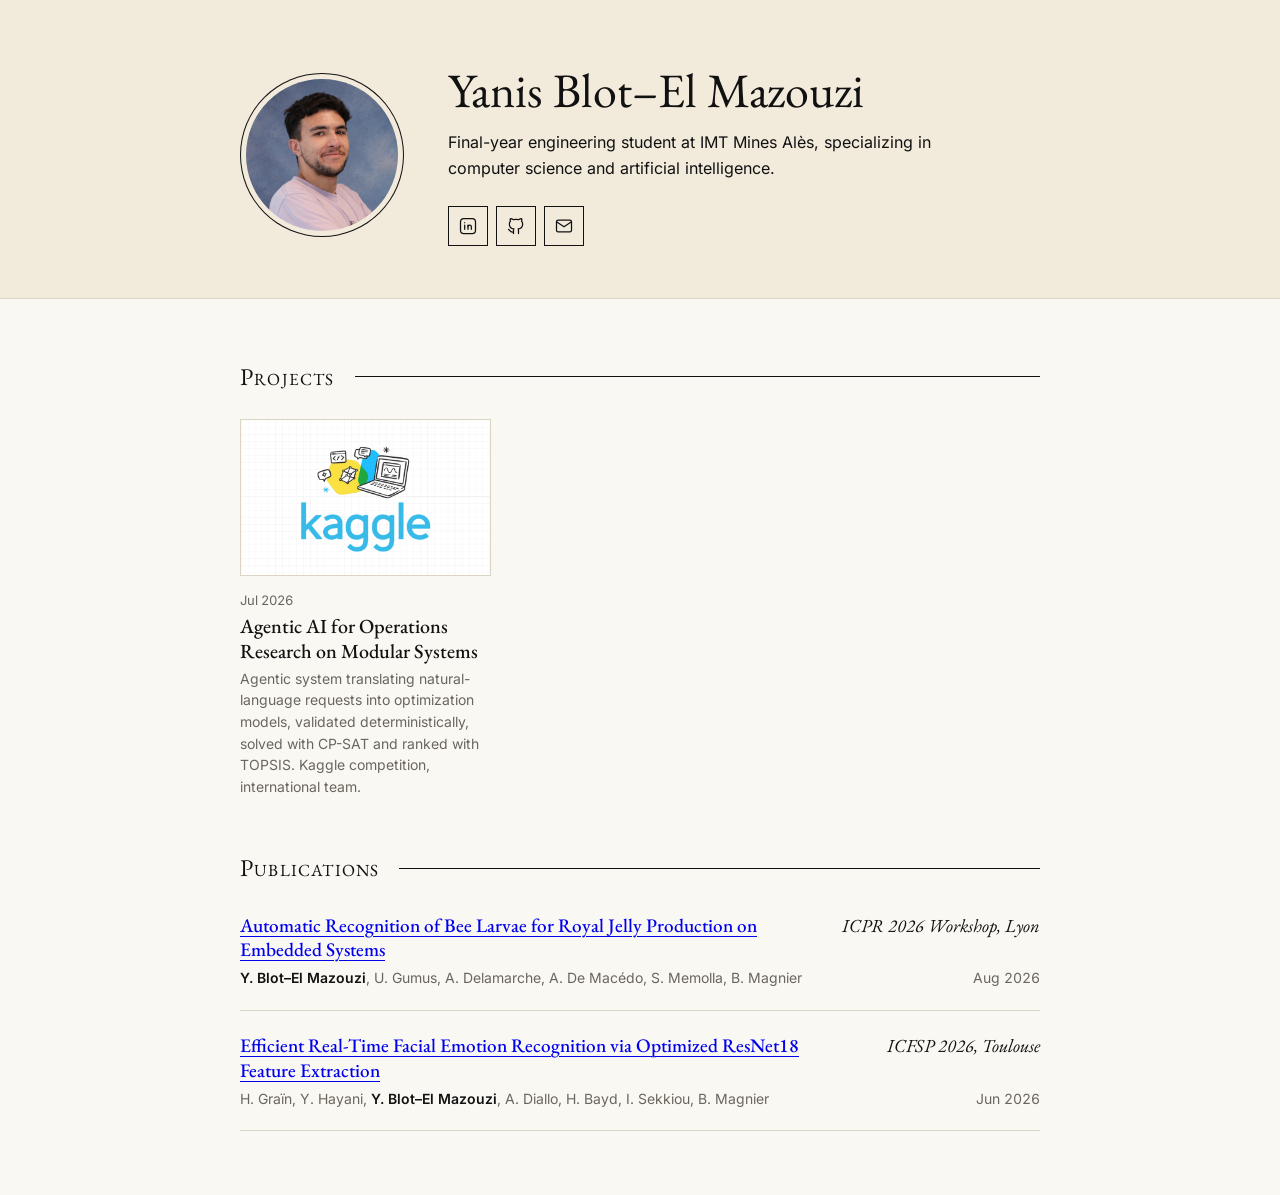
==== index.html @ 9b315e66 "Initial commit" ====
<!doctype html>
<html lang="en">
<head>
  <meta charset="utf-8">
  <meta name="viewport" content="width=device-width, initial-scale=1">
  <meta name="color-scheme" content="light">
  <title>Yanis Blot–El Mazouzi</title>
  <meta name="description" content="Yanis Blot–El Mazouzi, engineering student at IMT Mines Alès specializing in data science and AI: projects and publications.">
  <meta property="og:type" content="profile">
  <meta property="og:title" content="Yanis Blot–El Mazouzi">
  <meta property="og:description" content="Projects and publications in data science and AI.">
  <link rel="icon" href="assets/favicon.svg" type="image/svg+xml">
  <link rel="stylesheet" href="assets/fonts/fonts.css">
  <link rel="stylesheet" href="style.css">
  <script src="content.js" defer></script>
  <script src="main.js" defer></script>
</head>
<body>
  <!-- Text, links, projects and publications come from content.js. -->

  <header class="masthead">
    <div class="masthead__inner container">
      <img class="masthead__photo" id="photo" alt="" width="152" height="152">

      <div class="masthead__body">
        <h1 class="masthead__name" data-name></h1>
        <p class="masthead__intro" id="intro"></p>
        <!-- Links from content.js are inserted before the email button. Icons are added by main.js. -->
        <ul class="contacts" id="contacts">
          <li>
            <button class="button button--icon" id="email-toggle" type="button" aria-label="Email" title="Email" aria-expanded="false" aria-controls="email-panel"></button>
          </li>
        </ul>
      </div>

      <p class="email-panel" id="email-panel" hidden>
        <a class="email-panel__address" id="email-address" href=""></a>
        <button class="text-button" id="email-copy" type="button" data-done="Copied">Copy</button>
      </p>
    </div>
  </header>

  <main class="page container">
    <section class="section" aria-labelledby="projects-title">
      <h2 class="section__title" id="projects-title">Projects</h2>
      <!-- data-limit sets how many projects the home page shows. -->
      <ul class="projects" id="projects" data-limit="6"></ul>
      <p class="section__more" id="projects-more" hidden>
        <a href="projects.html">All projects (<span id="projects-count"></span>) →</a>
      </p>
    </section>

    <section class="section" aria-labelledby="publications-title">
      <h2 class="section__title" id="publications-title">Publications</h2>
      <ol class="publications" id="publications"></ol>
    </section>
  </main>
</body>
</html>
---- assets/fonts/fonts.css ----
/*
 * Self-hosted variable fonts, no request to Google Fonts.
 * EB Garamond for headings, Inter for body text.
 * The latin subset covers English and French. The latin-ext files only load
 * when a page needs other characters, such as some author names.
 */

@font-face {
  font-family: "EB Garamond";
  font-style: normal;
  font-weight: 400 800;
  font-display: swap;
  src: url("eb-garamond-latin-wght-normal.woff2") format("woff2");
  unicode-range: U+0000-00FF, U+0131, U+0152-0153, U+02BB-02BC, U+02C6, U+02DA, U+02DC, U+0304, U+0308, U+0329, U+2000-206F, U+20AC, U+2122, U+2191, U+2193, U+2212, U+2215, U+FEFF, U+FFFD;
}

@font-face {
  font-family: "EB Garamond";
  font-style: normal;
  font-weight: 400 800;
  font-display: swap;
  src: url("eb-garamond-latin-ext-wght-normal.woff2") format("woff2");
  unicode-range: U+0100-02BA, U+02BD-02C5, U+02C7-02CC, U+02CE-02D7, U+02DD-02FF, U+0304, U+0308, U+0329, U+1D00-1DBF, U+1E00-1E9F, U+1EF2-1EFF, U+2020, U+20A0-20AB, U+20AD-20C0, U+2113, U+2C60-2C7F, U+A720-A7FF;
}

@font-face {
  font-family: "EB Garamond";
  font-style: italic;
  font-weight: 400 800;
  font-display: swap;
  src: url("eb-garamond-latin-wght-italic.woff2") format("woff2");
  unicode-range: U+0000-00FF, U+0131, U+0152-0153, U+02BB-02BC, U+02C6, U+02DA, U+02DC, U+0304, U+0308, U+0329, U+2000-206F, U+20AC, U+2122, U+2191, U+2193, U+2212, U+2215, U+FEFF, U+FFFD;
}

@font-face {
  font-family: "EB Garamond";
  font-style: italic;
  font-weight: 400 800;
  font-display: swap;
  src: url("eb-garamond-latin-ext-wght-italic.woff2") format("woff2");
  unicode-range: U+0100-02BA, U+02BD-02C5, U+02C7-02CC, U+02CE-02D7, U+02DD-02FF, U+0304, U+0308, U+0329, U+1D00-1DBF, U+1E00-1E9F, U+1EF2-1EFF, U+2020, U+20A0-20AB, U+20AD-20C0, U+2113, U+2C60-2C7F, U+A720-A7FF;
}

@font-face {
  font-family: "Inter";
  font-style: normal;
  font-weight: 100 900;
  font-display: swap;
  src: url("inter-latin-wght-normal.woff2") format("woff2");
  unicode-range: U+0000-00FF, U+0131, U+0152-0153, U+02BB-02BC, U+02C6, U+02DA, U+02DC, U+0304, U+0308, U+0329, U+2000-206F, U+20AC, U+2122, U+2191, U+2193, U+2212, U+2215, U+FEFF, U+FFFD;
}

@font-face {
  font-family: "Inter";
  font-style: normal;
  font-weight: 100 900;
  font-display: swap;
  src: url("inter-latin-ext-wght-normal.woff2") format("woff2");
  unicode-range: U+0100-02BA, U+02BD-02C5, U+02C7-02CC, U+02CE-02D7, U+02DD-02FF, U+0304, U+0308, U+0329, U+1D00-1DBF, U+1E00-1E9F, U+1EF2-1EFF, U+2020, U+20A0-20AB, U+20AD-20C0, U+2113, U+2C60-2C7F, U+A720-A7FF;
}
---- style.css ----
/* ==========================================================================
   Colors, fonts and column width
   ========================================================================== */

:root {
  --paper: #faf8f3;     /* off-white page background */
  --cream: #f2ebdc;     /* light cream for the header band and thumbnails */
  --ink: #111111;       /* black text */
  --gray: #6b665d;      /* secondary text */
  --gray-dark: #4a4640; /* dark gray for hover states */
  --rule: #ddd5c4;      /* rules and borders */
  --link: #0000ee;      /* classic link blue for publication titles */

  --serif: "EB Garamond", Garamond, Georgia, serif;
  --sans: "Inter", "Helvetica Neue", Arial, sans-serif;

  --width: 50rem;   /* column width */
  --gutter: 1.5rem; /* side margins */
}

/* ==========================================================================
   Base
   ========================================================================== */

*,
*::before,
*::after {
  box-sizing: border-box;
}

html {
  -webkit-text-size-adjust: 100%;
  text-size-adjust: 100%;
}

body {
  margin: 0;
  background: var(--paper);
  color: var(--ink);
  font: 400 1rem/1.6 var(--sans);
  -webkit-font-smoothing: antialiased;
  -moz-osx-font-smoothing: grayscale;
}

img,
video {
  display: block;
  max-width: 100%;
}

[hidden] {
  display: none !important;
}

a {
  color: inherit;
  text-decoration-thickness: 1px;
  text-underline-offset: 0.2em;
}

:focus-visible {
  outline: 2px solid var(--ink);
  outline-offset: 3px;
}

::selection {
  background: var(--ink);
  color: var(--paper);
}

.container {
  max-width: calc(var(--width) + 2 * var(--gutter));
  margin-inline: auto;
  padding-inline: var(--gutter);
}

/* ==========================================================================
   Header
   ========================================================================== */

.masthead {
  background: var(--cream);
  border-bottom: 1px solid var(--rule);
}

.masthead__inner {
  display: grid;
  grid-template-columns: auto minmax(0, 1fr);
  grid-template-areas:
    "photo body"
    ".     email";
  align-items: center;
  column-gap: 2.75rem;
  padding-block: 4rem 3.25rem;
}

.masthead__photo {
  grid-area: photo;
  width: 9.5rem;
  height: 9.5rem;
  margin: 6px; /* ring thickness, keeps the circle aligned with the column */
  border-radius: 50%;
  object-fit: cover;
  background: var(--paper);
  box-shadow: 0 0 0 5px var(--cream), 0 0 0 6px var(--ink);
}

.masthead__body {
  grid-area: body;
}

.masthead__name {
  margin: 0;
  font-family: var(--serif);
  font-size: clamp(2.125rem, 1.6rem + 2.2vw, 3rem);
  font-weight: 400;
  line-height: 1.1;
}

.masthead__intro {
  max-width: 34em;
  margin: 0.85rem 0 0;
}

/* Contact buttons */

.contacts {
  display: flex;
  flex-wrap: wrap;
  gap: 0.5rem;
  margin: 1.5rem 0 0;
  padding: 0;
  list-style: none;
}

.button {
  display: inline-flex;
  align-items: center;
  padding: 0.6em 1.05em;
  border: 1px solid var(--ink);
  border-radius: 0;
  background: transparent;
  color: var(--ink);
  font: 500 0.75rem/1 var(--sans);
  letter-spacing: 0.1em;
  text-transform: uppercase;
  text-decoration: none;
  cursor: pointer;
}

.button:hover,
.button[aria-expanded="true"] {
  border-color: var(--gray-dark);
  background: var(--gray-dark);
  color: var(--cream);
}

.button--icon {
  justify-content: center;
  width: 2.5rem;
  height: 2.5rem;
  padding: 0;
}

.icon {
  width: 1.25rem;
  height: 1.25rem;
  fill: none;
  stroke: currentColor;
  stroke-width: 1.5;
  stroke-linecap: round;
  stroke-linejoin: round;
}

/* Email address, fades in below the buttons after a click on the email icon. */

.email-panel {
  grid-area: email;
  display: flex;
  flex-wrap: wrap;
  align-items: baseline;
  gap: 0.25rem 1.25rem;
  margin: 1.1rem 0 0;
  animation: fade-in 0.4s ease;
}

@keyframes fade-in {
  from {
    opacity: 0;
  }
}

.email-panel__address {
  font-family: var(--serif);
  font-size: 1.3rem;
}

.text-button {
  padding: 0;
  border: 0;
  background: none;
  color: var(--gray);
  font: 500 0.75rem/1 var(--sans);
  letter-spacing: 0.1em;
  text-transform: uppercase;
  cursor: pointer;
}

.text-button:hover {
  color: var(--ink);
}

/* ==========================================================================
   Sections
   ========================================================================== */

.page {
  padding-block: 0.5rem 4rem;
}

.section {
  margin-top: 3.5rem;
}

.section__title {
  display: flex;
  align-items: center;
  gap: 1.25rem;
  margin: 0 0 1.75rem;
  font-family: var(--serif);
  font-size: 1.5rem;
  font-weight: 400;
  font-variant-caps: small-caps;
  letter-spacing: 0.05em;
  line-height: 1.2;
}

.section__title::after {
  content: "";
  flex: 1;
  border-top: 1px solid var(--ink);
}

.section__more,
.back-link {
  margin: 2rem 0 0;
  font-size: 0.875rem;
}

.section__more {
  text-align: right;
}

/* ==========================================================================
   Projects, grid on desktop and list on mobile
   ========================================================================== */

.projects {
  display: grid;
  grid-template-columns: repeat(3, minmax(0, 1fr));
  gap: 2.25rem 1.5rem;
  margin: 0;
  padding: 0;
  list-style: none;
}

.project__link {
  display: block;
  color: inherit;
  text-decoration: none;
}

.project__media {
  aspect-ratio: 16 / 10;
  overflow: hidden;
  border: 1px solid var(--rule);
  background: var(--cream);
}

.project__media img,
.project__media video {
  width: 100%;
  height: 100%;
  object-fit: cover;
}

/* Placeholder for projects without an image. */
.project__placeholder {
  display: grid;
  place-items: center;
  height: 100%;
  box-shadow: inset 0 0 0 6px var(--cream), inset 0 0 0 7px var(--rule);
  color: var(--gray);
  font: italic 400 2.75rem/1 var(--serif);
}

.project__date {
  display: block;
  margin-top: 0.9rem;
  color: var(--gray);
  font-size: 0.8125rem;
  font-variant-numeric: tabular-nums;
}

.project__title {
  margin: 0.9rem 0 0.25rem;
  font-family: var(--serif);
  font-size: 1.25rem;
  font-weight: 500;
  line-height: 1.25;
}

.project__date + .project__title {
  margin-top: 0.15rem;
}

.project__description {
  margin: 0;
  color: var(--gray);
  font-size: 0.875rem;
  line-height: 1.55;
}

a.project__link:is(:hover, :focus-visible) .project__media {
  border-color: var(--gray-dark);
}

a.project__link:is(:hover, :focus-visible) .project__title {
  text-decoration: underline;
  text-decoration-thickness: 1px;
  text-underline-offset: 0.18em;
}

@media (max-width: 52rem) {
  .projects {
    grid-template-columns: repeat(2, minmax(0, 1fr));
  }
}

/* ==========================================================================
   Publications
   ========================================================================== */

.publications {
  margin: 0;
  padding: 0;
  list-style: none;
}

.publication {
  display: grid;
  grid-template-columns: minmax(0, 1fr) fit-content(15rem);
  grid-template-areas:
    "title   venue"
    "authors date";
  align-items: baseline;
  gap: 0.25rem 2.5rem;
  padding-block: 1.25rem;
  border-bottom: 1px solid var(--rule);
}

.publication:first-child {
  padding-top: 0;
}

.publication__title {
  grid-area: title;
  margin: 0;
  font-family: var(--serif);
  font-size: 1.2rem;
  font-weight: 500;
  line-height: 1.3;
}

.publication__title a {
  color: var(--link);
}

.publication__authors {
  grid-area: authors;
  margin: 0;
  color: var(--gray);
  font-size: 0.875rem;
}

.publication__authors strong {
  color: var(--ink);
  font-weight: 600;
}

.publication__venue {
  grid-area: venue;
  margin: 0;
  font-family: var(--serif);
  font-size: 1.15rem;
  font-style: italic;
  text-align: right;
}

.publication__date {
  grid-area: date;
  margin: 0;
  color: var(--gray);
  font-size: 0.875rem;
  font-variant-numeric: tabular-nums;
  text-align: right;
}

/* ==========================================================================
   Projects page
   ========================================================================== */

.topbar {
  background: var(--cream);
  border-bottom: 1px solid var(--rule);
}

.topbar .container {
  padding-block: 1.1rem;
}

.topbar__name {
  font-family: var(--serif);
  font-size: 1.375rem;
  text-decoration: none;
}

.topbar__name:hover {
  text-decoration: underline;
}

/* Shown when content.js contains an error. */
.notice {
  margin: 0;
  padding: 1rem var(--gutter);
  background: var(--ink);
  color: var(--paper);
  font-size: 0.875rem;
  text-align: center;
}

/* ==========================================================================
   Mobile
   ========================================================================== */

@media (max-width: 40rem) {
  :root {
    --gutter: 1.25rem;
  }

  .masthead__inner {
    grid-template-columns: minmax(0, 1fr);
    grid-template-areas:
      "photo"
      "body"
      "email";
    justify-items: center;
    padding-block: 3rem 2.5rem;
    text-align: center;
  }

  .masthead__photo {
    width: 8rem;
    height: 8rem;
    margin-bottom: 1.75rem;
  }

  .contacts,
  .email-panel {
    justify-content: center;
  }

  /* Projects as a vertical list. */
  .projects {
    grid-template-columns: minmax(0, 1fr);
    gap: 0;
  }

  .project + .project {
    border-top: 1px solid var(--rule);
  }

  .project__link {
    display: grid;
    grid-template-columns: 6.5rem minmax(0, 1fr);
    grid-template-rows: auto auto 1fr;
    grid-template-areas:
      "media date"
      "media title"
      "media description";
    column-gap: 1rem;
    padding-block: 1rem;
  }

  .project:first-child .project__link {
    padding-top: 0;
  }

  .project__media {
    grid-area: media;
    align-self: start;
    aspect-ratio: 4 / 3;
  }

  .project__placeholder {
    box-shadow: inset 0 0 0 4px var(--cream), inset 0 0 0 5px var(--rule);
    font-size: 1.75rem;
  }

  .project__date {
    grid-area: date;
    margin-top: 0;
  }

  .project__title {
    grid-area: title;
    margin: 0 0 0.2rem;
    font-size: 1.125rem;
  }

  .project__description {
    grid-area: description;
  }

  /* Publications, with venue and date below the authors. */
  .publication {
    grid-template-columns: auto minmax(0, 1fr);
    grid-template-areas:
      "title   title"
      "authors authors"
      "venue   date";
    column-gap: 0.4rem;
  }

  .publication__venue,
  .publication__date {
    text-align: left;
  }

  .publication__venue {
    font-size: 1.05rem;
  }

  .publication__date::before {
    content: "· ";
  }
}
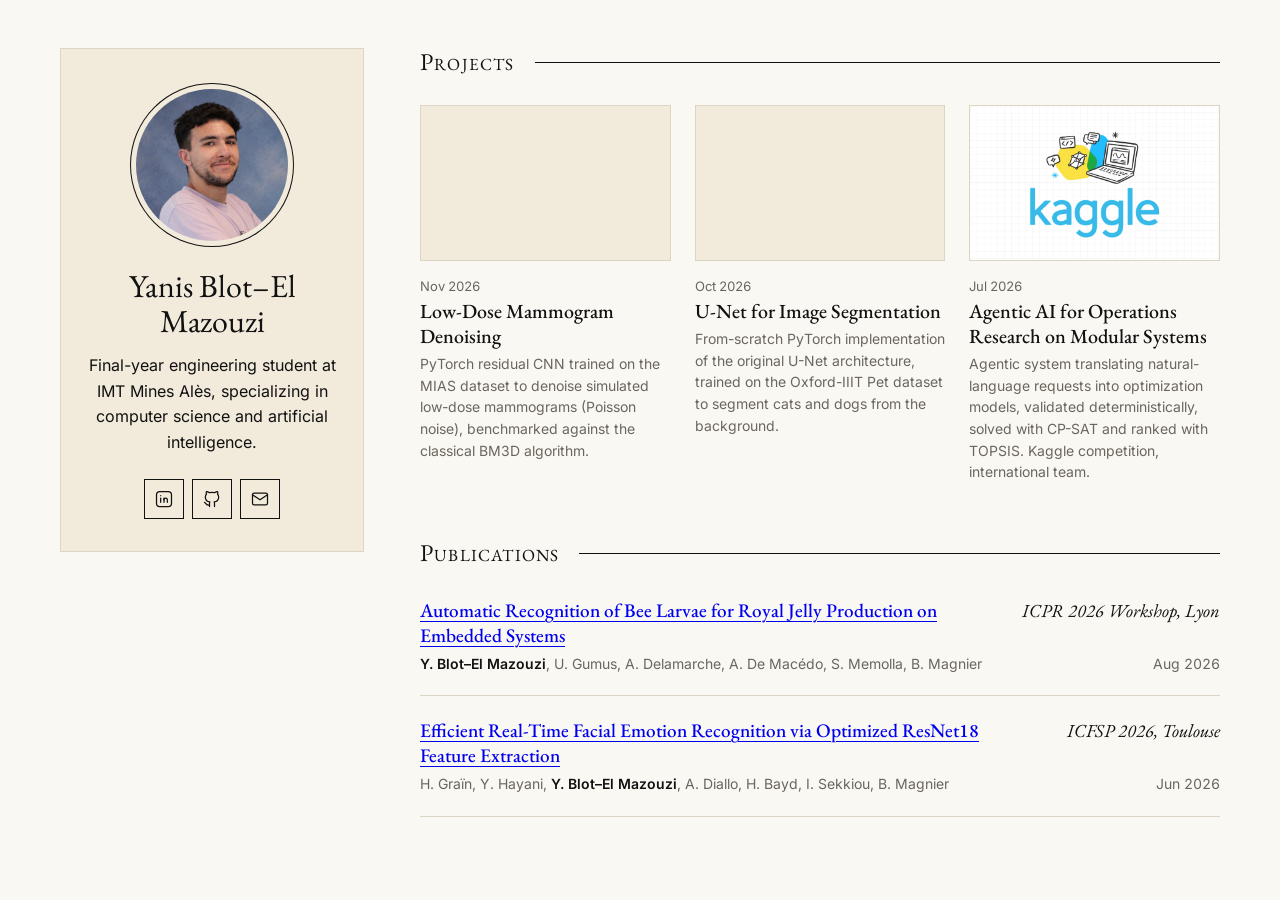
==== commit f28bdf1d: "redesign the page" ====
--- a/index.html
+++ b/index.html
@@ -18,26 +18,22 @@
 <body>
   <!-- Text, links, projects and publications come from content.js. -->
 
+  <!-- Wide screens: card on the left, content on the right. Narrow screens: header band on top. -->
+  <div class="layout">
   <header class="masthead">
-    <div class="masthead__inner container">
-      <img class="masthead__photo" id="photo" alt="" width="152" height="152">
-
-      <div class="masthead__body">
-        <h1 class="masthead__name" data-name></h1>
-        <p class="masthead__intro" id="intro"></p>
-        <!-- Links from content.js are inserted before the email button. Icons are added by main.js. -->
-        <ul class="contacts" id="contacts">
-          <li>
-            <button class="button button--icon" id="email-toggle" type="button" aria-label="Email" title="Email" aria-expanded="false" aria-controls="email-panel"></button>
-          </li>
-        </ul>
-      </div>
-
-      <p class="email-panel" id="email-panel" hidden>
-        <a class="email-panel__address" id="email-address" href=""></a>
-        <button class="text-button" id="email-copy" type="button" data-done="Copied">Copy</button>
-      </p>
-    </div>
+    <img class="masthead__photo" id="photo" alt="" width="152" height="152">
+    <h1 class="masthead__name" data-name></h1>
+    <p class="masthead__intro" id="intro"></p>
+    <!-- Links from content.js are inserted before the email button. Icons are added by main.js. -->
+    <ul class="contacts" id="contacts">
+      <li>
+        <button class="button button--icon" id="email-toggle" type="button" aria-label="Email" title="Email" aria-expanded="false" aria-controls="email-panel"></button>
+      </li>
+    </ul>
+    <p class="email-panel" id="email-panel" hidden>
+      <a class="email-panel__address" id="email-address" href=""></a>
+      <button class="text-button" id="email-copy" type="button" data-done="Copied">Copy</button>
+    </p>
   </header>
 
   <main class="page container">
@@ -55,5 +51,6 @@
       <ol class="publications" id="publications"></ol>
     </section>
   </main>
+  </div>
 </body>
 </html>
--- a/style.css
+++ b/style.css
@@ -15,6 +15,7 @@
   --sans: "Inter", "Helvetica Neue", Arial, sans-serif;
 
   --width: 50rem;   /* column width */
+  --sidebar: 19rem; /* profile card width on wide screens */
   --gutter: 1.5rem; /* side margins */
 }
 
@@ -78,37 +79,29 @@
    Header
    ========================================================================== */
 
+/* Photo, name, intro, buttons and email stacked and centered.
+   A full-width band on narrow screens, a card on the left on wide ones (see below). */
+
 .masthead {
+  display: flex;
+  flex-direction: column;
+  align-items: center;
+  padding: 3rem var(--gutter) 2.5rem;
   background: var(--cream);
   border-bottom: 1px solid var(--rule);
-}
-
-.masthead__inner {
-  display: grid;
-  grid-template-columns: auto minmax(0, 1fr);
-  grid-template-areas:
-    "photo body"
-    ".     email";
-  align-items: center;
-  column-gap: 2.75rem;
-  padding-block: 4rem 3.25rem;
+  text-align: center;
 }
 
 .masthead__photo {
-  grid-area: photo;
   width: 9.5rem;
   height: 9.5rem;
-  margin: 6px; /* ring thickness, keeps the circle aligned with the column */
+  margin-bottom: 1.75rem;
   border-radius: 50%;
   object-fit: cover;
   background: var(--paper);
   box-shadow: 0 0 0 5px var(--cream), 0 0 0 6px var(--ink);
 }
 
-.masthead__body {
-  grid-area: body;
-}
-
 .masthead__name {
   margin: 0;
   font-family: var(--serif);
@@ -127,6 +120,7 @@
 .contacts {
   display: flex;
   flex-wrap: wrap;
+  justify-content: center;
   gap: 0.5rem;
   margin: 1.5rem 0 0;
   padding: 0;
@@ -175,9 +169,9 @@
 /* Email address, fades in below the buttons after a click on the email icon. */
 
 .email-panel {
-  grid-area: email;
   display: flex;
   flex-wrap: wrap;
+  justify-content: center;
   align-items: baseline;
   gap: 0.25rem 1.25rem;
   margin: 1.1rem 0 0;
@@ -193,6 +187,7 @@
 .email-panel__address {
   font-family: var(--serif);
   font-size: 1.3rem;
+  overflow-wrap: anywhere; /* long addresses wrap instead of overflowing the card */
 }
 
 .text-button {
@@ -208,6 +203,43 @@
 
 .text-button:hover {
   color: var(--ink);
+}
+
+/* Wide screens: the header becomes a card in a left column, content starts at the top on the right. */
+
+@media (min-width: 64rem) {
+  .layout {
+    display: grid;
+    grid-template-columns: var(--sidebar) minmax(0, 1fr);
+    align-items: start;
+    gap: 3.5rem;
+    max-width: calc(var(--sidebar) + 3.5rem + var(--width) + 2 * var(--gutter));
+    margin-inline: auto;
+    padding: 3rem var(--gutter) 4rem;
+  }
+
+  .masthead {
+    position: sticky; /* the card stays in view while scrolling */
+    top: 3rem;
+    padding: 2.5rem 1.5rem 2rem;
+    border: 1px solid var(--rule);
+  }
+
+  .masthead__name {
+    font-size: 2rem;
+  }
+
+  .email-panel__address {
+    font-size: 1.1rem;
+  }
+
+  .layout .page {
+    padding: 0;
+  }
+
+  .layout .section:first-child {
+    margin-top: 0;
+  }
 }
 
 /* ==========================================================================
@@ -448,26 +480,9 @@
     --gutter: 1.25rem;
   }
 
-  .masthead__inner {
-    grid-template-columns: minmax(0, 1fr);
-    grid-template-areas:
-      "photo"
-      "body"
-      "email";
-    justify-items: center;
-    padding-block: 3rem 2.5rem;
-    text-align: center;
-  }
-
   .masthead__photo {
     width: 8rem;
     height: 8rem;
-    margin-bottom: 1.75rem;
-  }
-
-  .contacts,
-  .email-panel {
-    justify-content: center;
   }
 
   /* Projects as a vertical list. */
